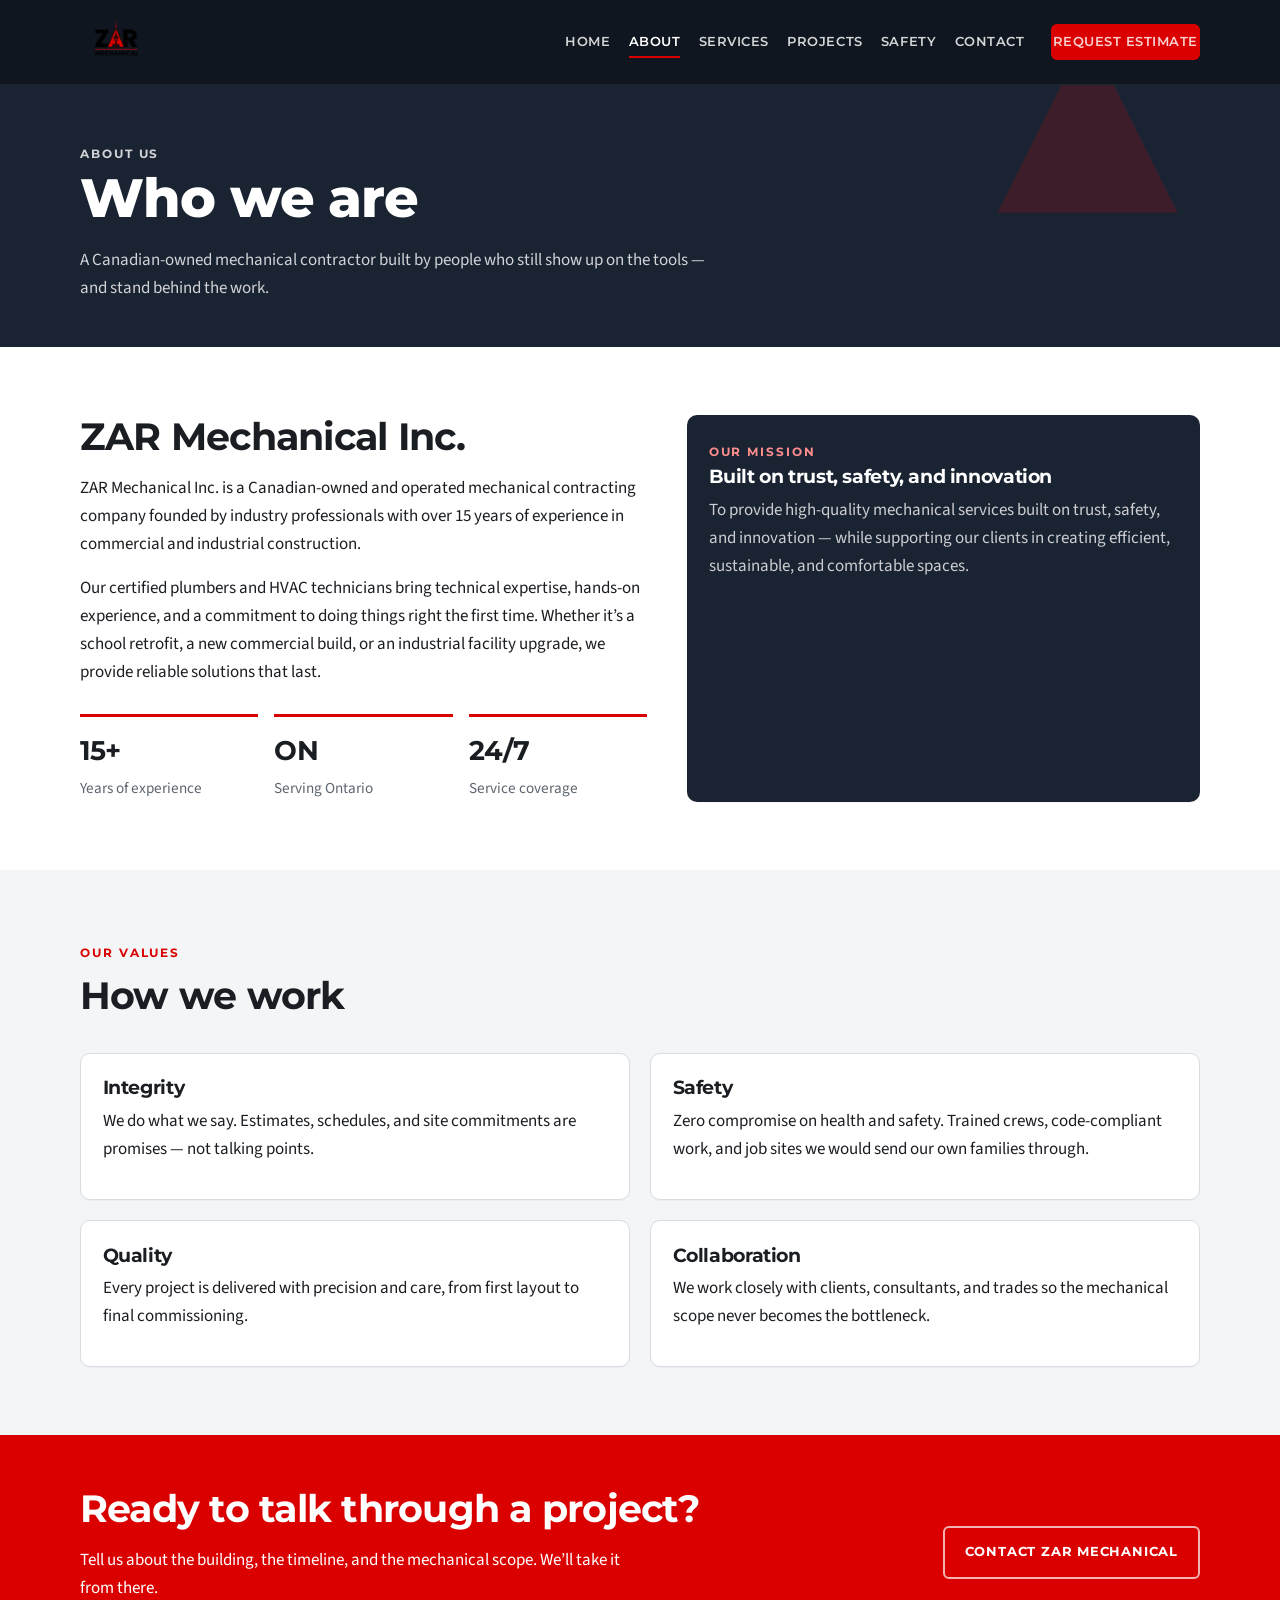
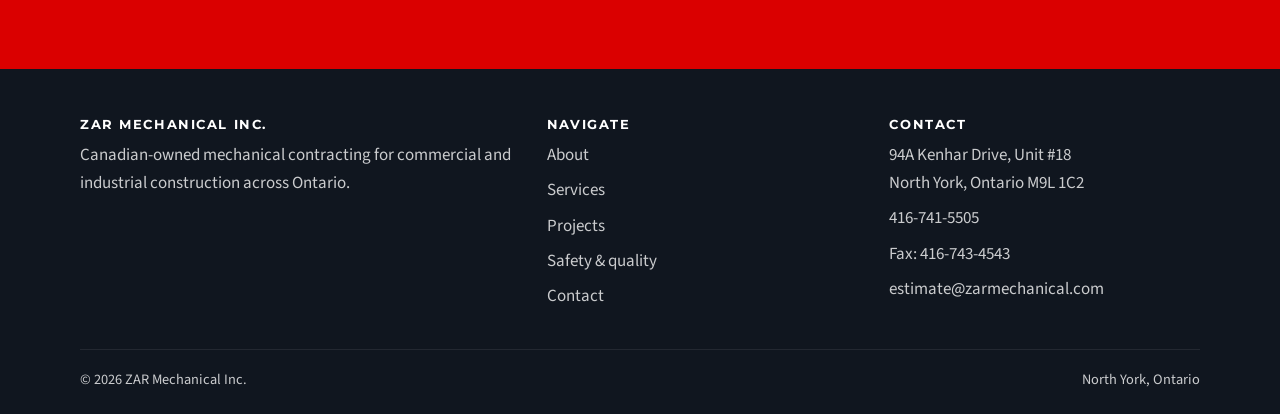
==== about.html @ 7025118e "Add ZAR Mechanical static marketing site Replace the empty repo with a six-page HTML/CSS/JS site usi" ====
<!DOCTYPE html>
<html lang="en">
<head>
  <meta charset="utf-8">
  <meta name="viewport" content="width=device-width, initial-scale=1">
  <title>About Us | ZAR Mechanical</title>
  <meta name="description" content="ZAR Mechanical Inc. is a Canadian-owned mechanical contractor founded by industry professionals with over 15 years of commercial and industrial experience.">
  <link rel="canonical" href="https://zarmechanical.com/about.html">
  <meta property="og:title" content="About Us | ZAR Mechanical">
  <meta property="og:description" content="Canadian-owned mechanical contracting built on trust, safety, and innovation.">
  <meta property="og:type" content="website">
  <meta property="og:url" content="https://zarmechanical.com/about.html">
  <meta property="og:image" content="assets/logo-2x.png">
  <link rel="icon" href="assets/favicon.png" type="image/png">
  <link rel="apple-touch-icon" href="assets/favicon.png">
  <link rel="preconnect" href="https://fonts.googleapis.com">
  <link rel="preconnect" href="https://fonts.gstatic.com" crossorigin>
  <link href="https://fonts.googleapis.com/css2?family=Montserrat:wght@600;700;800&family=Source+Sans+3:wght@400;600;700&display=swap" rel="stylesheet">
  <link rel="stylesheet" href="css/styles.css">
</head>
<body>
  <a class="skip-link" href="#main">Skip to content</a>
  <header class="site-header">
    <div class="wrap header-inner">
      <a class="brand" href="index.html">
        <img src="assets/logo.png" srcset="assets/logo.png 328w, assets/logo-2x.png 492w" sizes="58px" width="70" height="58" alt="ZAR Mechanical">
      </a>
      <button class="nav-toggle" type="button" aria-expanded="false" aria-controls="site-nav" aria-label="Open menu"><span></span></button>
      <nav id="site-nav" class="site-nav" aria-label="Primary">
        <a href="index.html">Home</a>
        <a href="about.html" aria-current="page">About</a>
        <a href="services.html">Services</a>
        <a href="projects.html">Projects</a>
        <a href="safety.html">Safety</a>
        <a href="contact.html">Contact</a>
        <a class="btn btn-primary header-cta" href="contact.html">Request Estimate</a>
      </nav>
    </div>
  </header>

  <main id="main">
    <section class="page-hero">
      <div class="wrap">
        <p class="eyebrow">About us</p>
        <h1>Who we are</h1>
        <p>A Canadian-owned mechanical contractor built by people who still show up on the tools — and stand behind the work.</p>
      </div>
    </section>

    <section class="section">
      <div class="wrap split">
        <div class="prose">
          <h2>ZAR Mechanical Inc.</h2>
          <p>ZAR Mechanical Inc. is a Canadian-owned and operated mechanical contracting company founded by industry professionals with over 15 years of experience in commercial and industrial construction.</p>
          <p>Our certified plumbers and HVAC technicians bring technical expertise, hands-on experience, and a commitment to doing things right the first time. Whether it’s a school retrofit, a new commercial build, or an industrial facility upgrade, we provide reliable solutions that last.</p>
          <div class="stat-row">
            <div class="stat"><b>15+</b><span>Years of experience</span></div>
            <div class="stat"><b>ON</b><span>Serving Ontario</span></div>
            <div class="stat"><b>24/7</b><span>Service coverage</span></div>
          </div>
        </div>
        <aside class="card value-card">
          <p class="eyebrow">Our mission</p>
          <h3>Built on trust, safety, and innovation</h3>
          <p>To provide high-quality mechanical services built on trust, safety, and innovation — while supporting our clients in creating efficient, sustainable, and comfortable spaces.</p>
        </aside>
      </div>
    </section>

    <section class="section section-muted">
      <div class="wrap">
        <div class="section-head">
          <p class="eyebrow">Our values</p>
          <h2>How we work</h2>
        </div>
        <div class="grid-2">
          <article class="card">
            <h3>Integrity</h3>
            <p>We do what we say. Estimates, schedules, and site commitments are promises — not talking points.</p>
          </article>
          <article class="card">
            <h3>Safety</h3>
            <p>Zero compromise on health and safety. Trained crews, code-compliant work, and job sites we would send our own families through.</p>
          </article>
          <article class="card">
            <h3>Quality</h3>
            <p>Every project is delivered with precision and care, from first layout to final commissioning.</p>
          </article>
          <article class="card">
            <h3>Collaboration</h3>
            <p>We work closely with clients, consultants, and trades so the mechanical scope never becomes the bottleneck.</p>
          </article>
        </div>
      </div>
    </section>

    <section class="cta-band">
      <div class="wrap cta-row">
        <div>
          <h2>Ready to talk through a project?</h2>
          <p>Tell us about the building, the timeline, and the mechanical scope. We’ll take it from there.</p>
        </div>
        <a class="btn btn-ghost" href="contact.html">Contact ZAR Mechanical</a>
      </div>
    </section>
  </main>

  <footer class="site-footer">
    <div class="wrap">
      <div class="footer-grid">
        <div>
          <h3>ZAR Mechanical Inc.</h3>
          <p>Canadian-owned mechanical contracting for commercial and industrial construction across Ontario.</p>
        </div>
        <div>
          <h3>Navigate</h3>
          <ul class="footer-links">
            <li><a href="about.html">About</a></li>
            <li><a href="services.html">Services</a></li>
            <li><a href="projects.html">Projects</a></li>
            <li><a href="safety.html">Safety &amp; quality</a></li>
            <li><a href="contact.html">Contact</a></li>
          </ul>
        </div>
        <div>
          <h3>Contact</h3>
          <ul class="footer-contact">
            <li>94A Kenhar Drive, Unit #18<br>North York, Ontario M9L 1C2</li>
            <li><a href="tel:+14167415505">416-741-5505</a></li>
            <li>Fax: 416-743-4543</li>
            <li><a href="mailto:estimate@zarmechanical.com">estimate@zarmechanical.com</a></li>
          </ul>
        </div>
      </div>
      <div class="legal">
        <span>&copy; <span data-year></span> ZAR Mechanical Inc.</span>
        <span>North York, Ontario</span>
      </div>
    </div>
  </footer>
  <script src="js/main.js"></script>
  <script>document.querySelectorAll("[data-year]").forEach(function (el) { el.textContent = new Date().getFullYear(); });</script>
</body>
</html>
---- css/styles.css ----
:root {
  --navy: #1a2332;
  --navy-deep: #10161f;
  --navy-mid: #243044;
  --red: #da0000;
  --red-hover: #b80000;
  --steel: #2e6b8a;
  --steel-soft: #3d7fa0;
  --ink: #1a1d21;
  --muted: #5c6570;
  --line: #d7dde3;
  --paper: #f4f5f7;
  --white: #ffffff;
  --shadow: 0 12px 40px rgba(16, 22, 31, 0.12);
  --radius: 10px;
  --header-h: 84px;
  --max: 1120px;
  --font-display: "Montserrat", system-ui, sans-serif;
  --font-body: "Source Sans 3", "Source Sans Pro", system-ui, sans-serif;
}

*,
*::before,
*::after {
  box-sizing: border-box;
}

html {
  scroll-behavior: smooth;
}

body {
  margin: 0;
  color: var(--ink);
  background: var(--white);
  font-family: var(--font-body);
  font-size: 1.0625rem;
  line-height: 1.65;
}

img {
  max-width: 100%;
  height: auto;
  display: block;
}

a {
  color: var(--steel);
  text-decoration-thickness: 1px;
  text-underline-offset: 0.18em;
}

a:hover {
  color: var(--red);
}

:focus-visible {
  outline: 3px solid var(--red);
  outline-offset: 3px;
}

.skip-link {
  position: absolute;
  left: 1rem;
  top: -4rem;
  z-index: 1000;
  background: var(--red);
  color: var(--white);
  padding: 0.6rem 1rem;
  font-weight: 700;
}

.skip-link:focus {
  top: 1rem;
  color: var(--white);
}

.wrap {
  width: min(var(--max), calc(100% - 2.5rem));
  margin-inline: auto;
}

.eyebrow {
  display: inline-block;
  margin: 0 0 0.7rem;
  color: var(--red);
  font-family: var(--font-display);
  font-size: 0.75rem;
  font-weight: 700;
  letter-spacing: 0.16em;
  text-transform: uppercase;
}

h1,
h2,
h3,
.site-logo-text {
  font-family: var(--font-display);
  line-height: 1.15;
  letter-spacing: -0.02em;
}

h1 {
  margin: 0 0 1rem;
  font-size: clamp(2.1rem, 4.4vw, 3.4rem);
  font-weight: 800;
}

h2 {
  margin: 0 0 1rem;
  font-size: clamp(1.7rem, 3vw, 2.35rem);
  font-weight: 700;
}

h3 {
  margin: 0 0 0.55rem;
  font-size: 1.2rem;
  font-weight: 700;
}

p {
  margin: 0 0 1rem;
}

.lead {
  font-size: 1.2rem;
  color: var(--muted);
  max-width: 42rem;
}

/* Header */
.site-header {
  position: sticky;
  top: 0;
  z-index: 50;
  background: var(--navy-deep);
  border-bottom: 1px solid rgba(255, 255, 255, 0.06);
}

.header-inner {
  display: flex;
  align-items: center;
  justify-content: space-between;
  min-height: var(--header-h);
  gap: 1.25rem;
}

.brand {
  display: flex;
  align-items: center;
  gap: 0.7rem;
  color: var(--white);
  text-decoration: none;
  flex-shrink: 0;
}

.brand:hover {
  color: var(--white);
}

.brand img {
  height: 58px;
  width: auto;
}

.brand-name {
  display: none;
  font-family: var(--font-display);
  font-weight: 800;
  font-size: 0.95rem;
  letter-spacing: 0.04em;
  line-height: 1.2;
}

.brand-name span {
  display: block;
  font-size: 0.68rem;
  font-weight: 600;
  letter-spacing: 0.18em;
  color: rgba(255, 255, 255, 0.62);
}

.nav-toggle {
  display: none;
  width: 44px;
  height: 44px;
  border: 1px solid rgba(255, 255, 255, 0.18);
  background: transparent;
  color: var(--white);
  border-radius: 8px;
  cursor: pointer;
  padding: 0;
}

.nav-toggle span,
.nav-toggle span::before,
.nav-toggle span::after {
  display: block;
  width: 18px;
  height: 2px;
  background: currentColor;
  position: relative;
  margin: 0 auto;
}

.nav-toggle span::before,
.nav-toggle span::after {
  content: "";
  position: absolute;
  left: 0;
}

.nav-toggle span::before {
  top: -6px;
}

.nav-toggle span::after {
  top: 6px;
}

.site-nav {
  display: flex;
  align-items: center;
  gap: 0.35rem 1.15rem;
}

.site-nav a {
  color: rgba(255, 255, 255, 0.82);
  text-decoration: none;
  font-family: var(--font-display);
  font-size: 0.82rem;
  font-weight: 600;
  letter-spacing: 0.04em;
  text-transform: uppercase;
  padding: 0.35rem 0;
}

.site-nav a:hover,
.site-nav a[aria-current="page"] {
  color: var(--white);
}

.site-nav a[aria-current="page"] {
  box-shadow: inset 0 -2px 0 var(--red);
}

.btn {
  display: inline-flex;
  align-items: center;
  justify-content: center;
  gap: 0.45rem;
  padding: 0.85rem 1.25rem;
  border-radius: 6px;
  border: 2px solid transparent;
  font-family: var(--font-display);
  font-size: 0.82rem;
  font-weight: 700;
  letter-spacing: 0.06em;
  text-transform: uppercase;
  text-decoration: none;
  cursor: pointer;
  transition: background 0.15s ease, color 0.15s ease, border-color 0.15s ease;
}

.btn-primary {
  background: var(--red);
  color: var(--white);
}

.btn-primary:hover {
  background: var(--red-hover);
  color: var(--white);
}

.btn-ghost {
  background: transparent;
  color: var(--white);
  border-color: rgba(255, 255, 255, 0.35);
}

.btn-ghost:hover {
  border-color: var(--white);
  color: var(--white);
}

.btn-outline {
  background: transparent;
  color: var(--navy);
  border-color: var(--navy);
}

.btn-outline:hover {
  background: var(--navy);
  color: var(--white);
}

.header-cta {
  margin-left: 0.5rem;
  padding: 0.7rem 1rem;
}

/* Hero */
.hero {
  position: relative;
  overflow: hidden;
  background:
    linear-gradient(115deg, rgba(16, 22, 31, 0.92) 18%, rgba(26, 35, 50, 0.78) 58%, rgba(218, 0, 0, 0.28) 100%),
    radial-gradient(circle at 80% 20%, rgba(218, 0, 0, 0.35), transparent 38%),
    linear-gradient(180deg, var(--navy-deep), var(--navy));
  color: var(--white);
  padding: 5.5rem 0 4.75rem;
}

.hero::after {
  content: "";
  position: absolute;
  right: -8%;
  bottom: -22%;
  width: 48%;
  height: 120%;
  background: linear-gradient(180deg, transparent 0%, rgba(218, 0, 0, 0.16) 40%, transparent 72%);
  clip-path: polygon(50% 0, 100% 100%, 0 100%);
  pointer-events: none;
}

.hero .wrap {
  position: relative;
  z-index: 1;
}

.hero p {
  max-width: 40rem;
  color: rgba(255, 255, 255, 0.84);
  font-size: 1.15rem;
}

.hero-actions {
  display: flex;
  flex-wrap: wrap;
  gap: 0.8rem;
  margin-top: 1.8rem;
}

.trust-bar {
  background: var(--navy);
  color: var(--white);
  border-top: 1px solid rgba(255, 255, 255, 0.06);
}

.trust-grid {
  display: grid;
  grid-template-columns: repeat(4, 1fr);
  gap: 1rem;
  padding: 1.6rem 0;
}

.trust-item {
  padding: 0.35rem 0.75rem;
  border-left: 3px solid var(--red);
}

.trust-item strong {
  display: block;
  font-family: var(--font-display);
  font-size: 0.92rem;
  letter-spacing: 0.04em;
  text-transform: uppercase;
}

.trust-item span {
  color: rgba(255, 255, 255, 0.7);
  font-size: 0.95rem;
}

/* Page sections */
.page-hero {
  background: var(--navy);
  color: var(--white);
  padding: 3.4rem 0 2.8rem;
  position: relative;
  overflow: hidden;
}

.page-hero::after {
  content: "";
  position: absolute;
  right: 8%;
  top: -20%;
  width: 180px;
  height: 180px;
  background: var(--red);
  opacity: 0.18;
  clip-path: polygon(50% 0, 100% 100%, 0 100%);
}

.page-hero p {
  margin: 0;
  max-width: 40rem;
  color: rgba(255, 255, 255, 0.8);
}

.section {
  padding: 4.25rem 0;
}

.section-muted {
  background: var(--paper);
}

.section-head {
  max-width: 40rem;
  margin-bottom: 2.2rem;
}

.grid-2,
.grid-3,
.grid-5 {
  display: grid;
  gap: 1.25rem;
}

.grid-2 {
  grid-template-columns: repeat(2, 1fr);
}

.grid-3 {
  grid-template-columns: repeat(3, 1fr);
}

.grid-5 {
  grid-template-columns: repeat(5, minmax(0, 1fr));
}

.btn-light {
  background: var(--white);
  color: var(--red);
}

.btn-light:hover {
  background: #fff4f4;
  color: var(--red-hover);
}

.card {
  background: var(--white);
  border: 1px solid var(--line);
  border-radius: var(--radius);
  padding: 1.4rem 1.35rem 1.25rem;
  box-shadow: 0 1px 0 rgba(16, 22, 31, 0.03);
  height: 100%;
}

.card:hover {
  border-color: #c5ced6;
  box-shadow: var(--shadow);
}

.icon-mark {
  width: 44px;
  height: 44px;
  display: grid;
  place-items: center;
  margin-bottom: 1rem;
  background: rgba(218, 0, 0, 0.08);
  color: var(--red);
  border-radius: 8px;
}

.icon-mark svg {
  width: 24px;
  height: 24px;
  fill: none;
  stroke: currentColor;
  stroke-width: 1.8;
  stroke-linecap: round;
  stroke-linejoin: round;
}

.value-card {
  background: var(--navy);
  color: var(--white);
  border: 0;
}

.value-card .eyebrow {
  color: #ff8d8d;
}

.value-card p {
  color: rgba(255, 255, 255, 0.78);
  margin: 0;
}

.project-card {
  overflow: hidden;
  padding: 0;
  display: flex;
  flex-direction: column;
}

.project-media {
  min-height: 150px;
  background:
    linear-gradient(160deg, var(--navy) 0%, var(--navy-mid) 55%, #6a1010 100%);
  color: var(--white);
  padding: 1.15rem 1.25rem;
  display: flex;
  flex-direction: column;
  justify-content: flex-end;
  position: relative;
}

.project-media::after {
  content: "";
  position: absolute;
  right: 1.2rem;
  top: 0.4rem;
  width: 54px;
  height: 72px;
  background: var(--red);
  clip-path: polygon(50% 0, 100% 100%, 0 100%);
  opacity: 0.85;
}

.project-media .tag {
  position: relative;
  z-index: 1;
  align-self: flex-start;
  font-family: var(--font-display);
  font-size: 0.68rem;
  font-weight: 700;
  letter-spacing: 0.12em;
  text-transform: uppercase;
  background: rgba(255, 255, 255, 0.12);
  padding: 0.25rem 0.5rem;
  border-radius: 4px;
}

.project-body {
  padding: 1.2rem 1.25rem 1.3rem;
  flex: 1;
  display: flex;
  flex-direction: column;
}

.project-body p {
  color: var(--muted);
  flex: 1;
}

.meta {
  margin: 0;
  font-family: var(--font-display);
  font-size: 0.78rem;
  font-weight: 700;
  letter-spacing: 0.04em;
  text-transform: uppercase;
  color: var(--navy);
}

.cta-band {
  background: var(--red);
  color: var(--white);
  padding: 3.2rem 0;
}

.cta-band h2,
.cta-band p {
  color: var(--white);
}

.cta-band p {
  max-width: 36rem;
}

.cta-row {
  display: flex;
  flex-wrap: wrap;
  align-items: center;
  justify-content: space-between;
  gap: 1.5rem;
}

.cta-band .btn-ghost {
  border-color: rgba(255, 255, 255, 0.7);
}

.split {
  display: grid;
  grid-template-columns: 1.05fr 0.95fr;
  gap: 2.5rem;
  align-items: start;
}

.stat-row {
  display: grid;
  grid-template-columns: repeat(3, 1fr);
  gap: 1rem;
  margin-top: 1.75rem;
}

.stat {
  border-top: 3px solid var(--red);
  padding-top: 0.75rem;
}

.stat b {
  display: block;
  font-family: var(--font-display);
  font-size: 1.7rem;
  letter-spacing: -0.03em;
}

.stat span {
  color: var(--muted);
  font-size: 0.95rem;
}

/* Contact */
.contact-grid {
  display: grid;
  grid-template-columns: 0.9fr 1.1fr;
  gap: 2rem;
}

.contact-list {
  list-style: none;
  margin: 0;
  padding: 0;
}

.contact-list li {
  margin: 0 0 1.15rem;
  padding-bottom: 1.1rem;
  border-bottom: 1px solid var(--line);
}

.contact-list span {
  display: block;
  font-family: var(--font-display);
  font-size: 0.72rem;
  font-weight: 700;
  letter-spacing: 0.12em;
  text-transform: uppercase;
  color: var(--muted);
  margin-bottom: 0.2rem;
}

.contact-list a {
  color: var(--navy);
  font-weight: 700;
  text-decoration: none;
}

.contact-list a:hover {
  color: var(--red);
}

.form {
  background: var(--white);
  border: 1px solid var(--line);
  border-radius: var(--radius);
  padding: 1.5rem;
  box-shadow: var(--shadow);
}

.form-row {
  margin-bottom: 1rem;
}

.form label {
  display: block;
  margin-bottom: 0.35rem;
  font-family: var(--font-display);
  font-size: 0.78rem;
  font-weight: 700;
  letter-spacing: 0.04em;
  text-transform: uppercase;
}

.form input,
.form select,
.form textarea {
  width: 100%;
  padding: 0.8rem 0.85rem;
  border: 1px solid var(--line);
  border-radius: 6px;
  font: inherit;
  color: var(--ink);
  background: var(--white);
}

.form textarea {
  min-height: 140px;
  resize: vertical;
}

.form input:focus,
.form select:focus,
.form textarea:focus {
  border-color: var(--navy);
  outline: none;
  box-shadow: 0 0 0 3px rgba(26, 35, 50, 0.12);
}

.form .error {
  display: none;
  margin: 0.35rem 0 0;
  color: var(--red);
  font-size: 0.9rem;
}

.form .is-invalid + .error,
.form .is-invalid ~ .error {
  display: block;
}

.form-status {
  display: none;
  margin: 0.85rem 0 0;
  padding: 0.75rem 0.85rem;
  border-radius: 6px;
  background: #e8f3ea;
  color: #215c2e;
  font-weight: 600;
}

.form-status.is-visible {
  display: block;
}

.form-status.is-error {
  background: #fde8e8;
  color: #8a1212;
}

.pair {
  display: grid;
  grid-template-columns: 1fr 1fr;
  gap: 1rem;
}

.map-note {
  margin-top: 1.25rem;
  color: var(--muted);
  font-size: 0.95rem;
}

/* Footer */
.site-footer {
  background: var(--navy-deep);
  color: rgba(255, 255, 255, 0.78);
  padding: 3rem 0 1.4rem;
}

.footer-grid {
  display: grid;
  grid-template-columns: 1.4fr 1fr 1fr;
  gap: 2rem;
  padding-bottom: 2rem;
  border-bottom: 1px solid rgba(255, 255, 255, 0.08);
}

.site-footer h3 {
  color: var(--white);
  font-size: 0.82rem;
  letter-spacing: 0.12em;
  text-transform: uppercase;
}

.site-footer a {
  color: rgba(255, 255, 255, 0.78);
  text-decoration: none;
}

.site-footer a:hover {
  color: var(--white);
}

.footer-links,
.footer-contact {
  list-style: none;
  margin: 0;
  padding: 0;
}

.footer-links li,
.footer-contact li {
  margin-bottom: 0.45rem;
}

.legal {
  display: flex;
  justify-content: space-between;
  gap: 1rem;
  flex-wrap: wrap;
  padding-top: 1.1rem;
  font-size: 0.9rem;
}

.list-plain {
  margin: 0;
  padding-left: 1.1rem;
}

.list-plain li {
  margin-bottom: 0.45rem;
}

.prose {
  max-width: 44rem;
}

@media (max-width: 980px) {
  .grid-5,
  .grid-3,
  .trust-grid {
    grid-template-columns: repeat(2, 1fr);
  }

  .split,
  .contact-grid,
  .footer-grid {
    grid-template-columns: 1fr;
  }
}

@media (max-width: 820px) {
  .nav-toggle {
    display: inline-flex;
    align-items: center;
    justify-content: center;
  }

  .site-nav {
    display: none;
    position: absolute;
    left: 0;
    right: 0;
    top: var(--header-h);
    background: var(--navy);
    flex-direction: column;
    align-items: stretch;
    padding: 0.75rem 1.25rem 1.25rem;
    gap: 0;
    border-bottom: 1px solid rgba(255, 255, 255, 0.08);
  }

  .site-header.is-open .site-nav {
    display: flex;
  }

  .site-nav a,
  .header-cta {
    margin: 0.2rem 0;
  }

  .header-cta {
    width: 100%;
  }

  .brand-name {
    display: block;
  }

  .brand img {
    height: 48px;
  }
}

@media (max-width: 640px) {
  .wrap {
    width: min(var(--max), calc(100% - 1.5rem));
  }

  .grid-2,
  .grid-3,
  .grid-5,
  .trust-grid,
  .stat-row,
  .pair {
    grid-template-columns: 1fr;
  }

  .hero,
  .section {
    padding: 3.2rem 0;
  }

  .header-inner {
    min-height: 72px;
  }
}
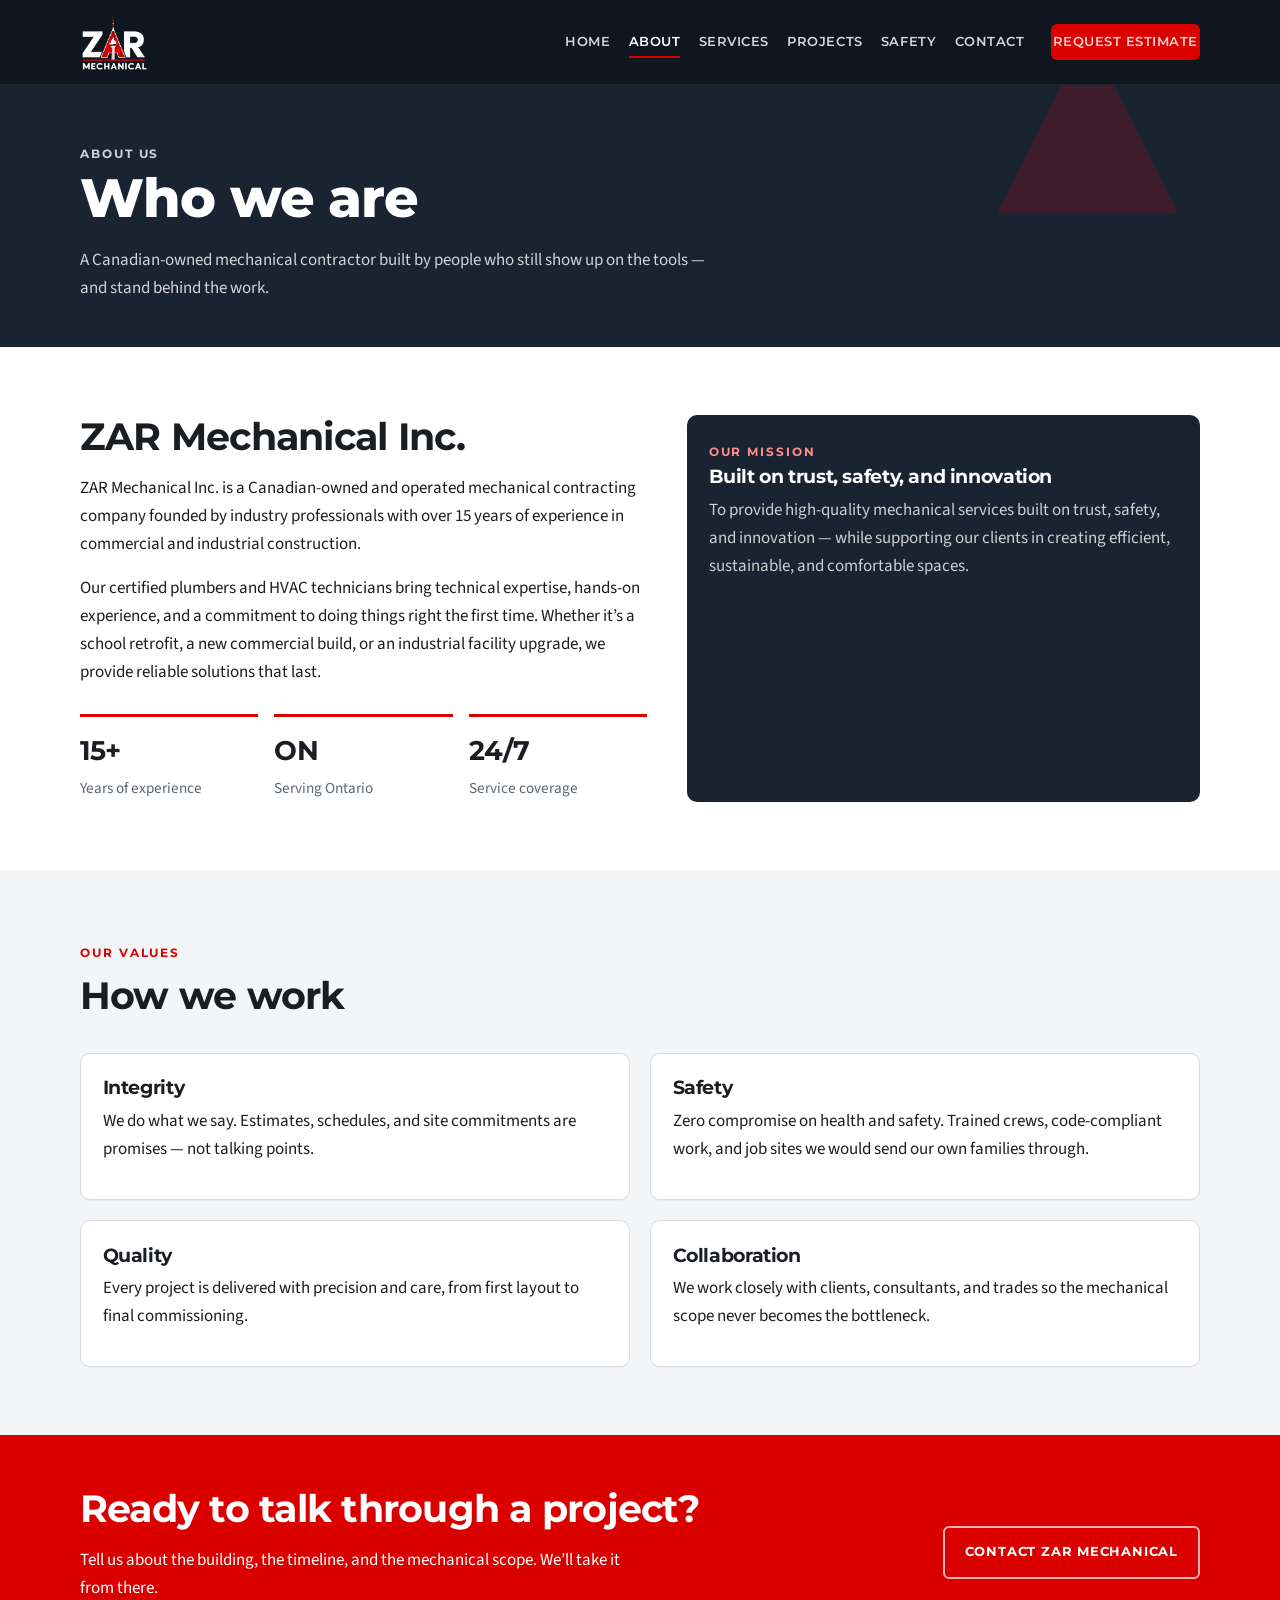
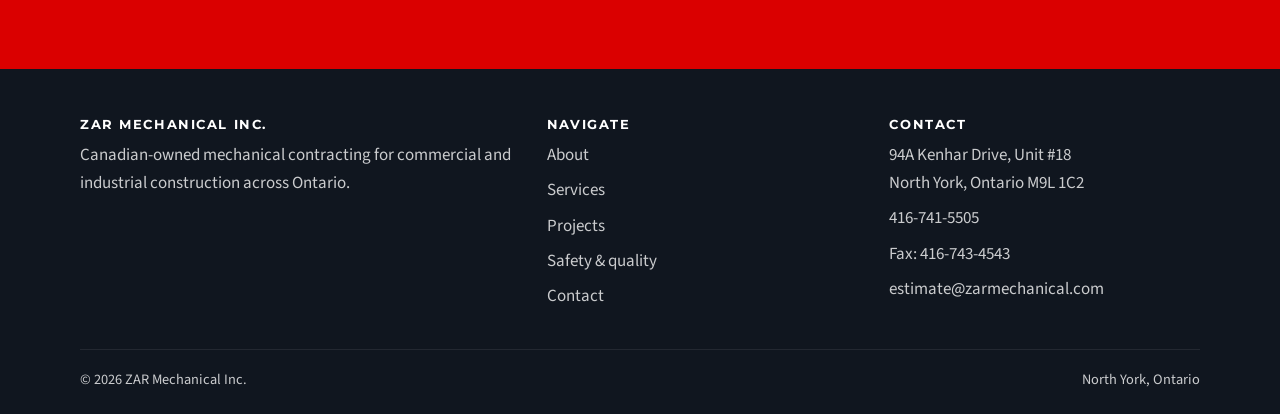
==== commit 0de33f45: "Force all traffic to www.zarmechanical.com Redirect the bare domain to www so visitors land on the w" ====
--- a/about.html
+++ b/about.html
@@ -5,11 +5,11 @@
   <meta name="viewport" content="width=device-width, initial-scale=1">
   <title>About Us | ZAR Mechanical</title>
   <meta name="description" content="ZAR Mechanical Inc. is a Canadian-owned mechanical contractor founded by industry professionals with over 15 years of commercial and industrial experience.">
-  <link rel="canonical" href="https://zarmechanical.com/about.html">
+  <link rel="canonical" href="https://www.zarmechanical.com/about.html">
   <meta property="og:title" content="About Us | ZAR Mechanical">
   <meta property="og:description" content="Canadian-owned mechanical contracting built on trust, safety, and innovation.">
   <meta property="og:type" content="website">
-  <meta property="og:url" content="https://zarmechanical.com/about.html">
+  <meta property="og:url" content="https://www.zarmechanical.com/about.html">
   <meta property="og:image" content="assets/logo-2x.png">
   <link rel="icon" href="assets/favicon.png" type="image/png">
   <link rel="apple-touch-icon" href="assets/favicon.png">
--- a/css/styles.css
+++ b/css/styles.css
@@ -27,6 +27,7 @@
 
 html {
   scroll-behavior: smooth;
+  scroll-padding-top: calc(var(--header-h) + 0.5rem);
 }
 
 body {
@@ -159,7 +160,7 @@
 }
 
 .brand img {
-  height: 58px;
+  height: 60px;
   width: auto;
 }
 
@@ -393,6 +394,11 @@
   clip-path: polygon(50% 0, 100% 100%, 0 100%);
 }
 
+.page-hero .wrap {
+  position: relative;
+  z-index: 1;
+}
+
 .page-hero p {
   margin: 0;
   max-width: 40rem;
@@ -688,6 +694,7 @@
   font: inherit;
   color: var(--ink);
   background: var(--white);
+  scroll-margin-top: calc(var(--header-h) + 1rem);
 }
 
 .form textarea {
@@ -826,6 +833,10 @@
 }
 
 @media (max-width: 820px) {
+  :root {
+    --header-h: 72px;
+  }
+
   .nav-toggle {
     display: inline-flex;
     align-items: center;
@@ -864,7 +875,7 @@
   }
 
   .brand img {
-    height: 48px;
+    height: 50px;
   }
 }
 
